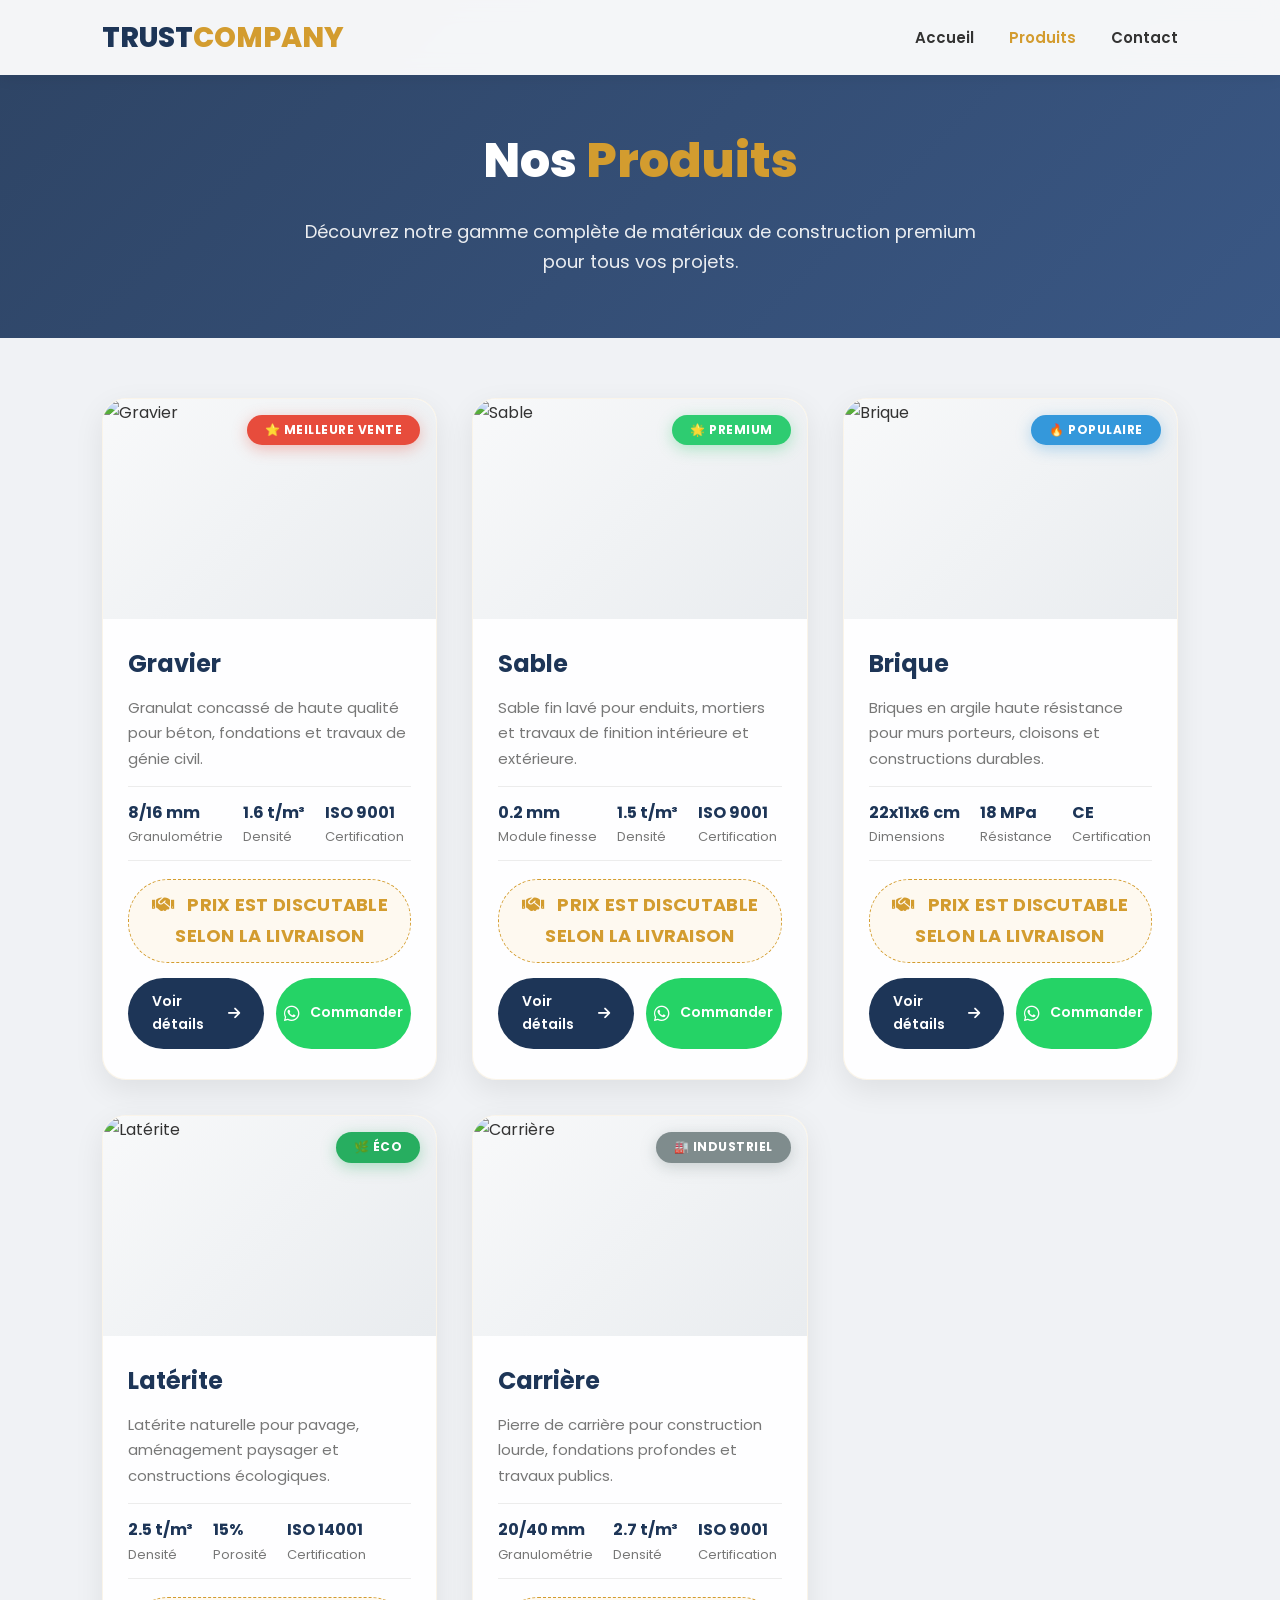
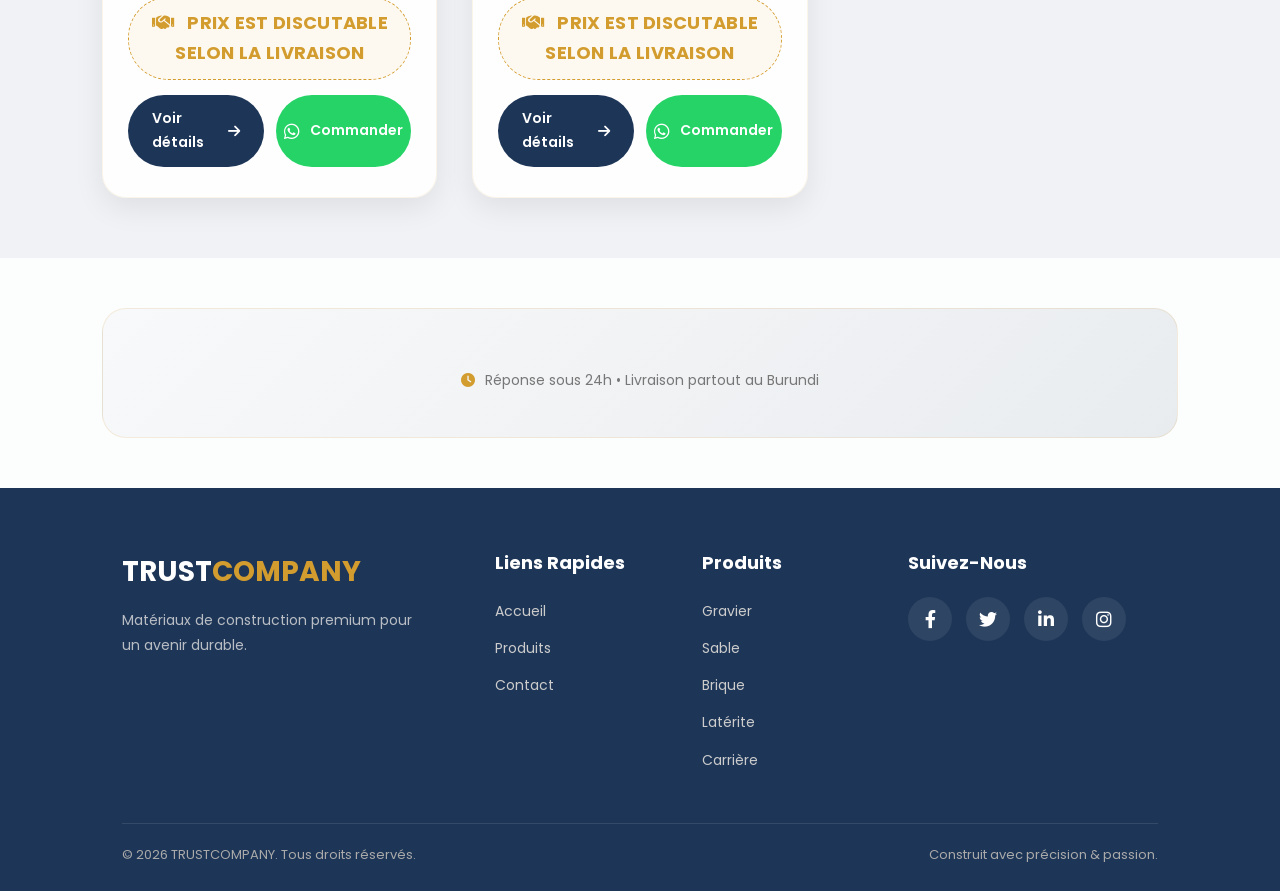
==== produits.html @ a92a7bcf "Add files via upload" ====
<!DOCTYPE html>
<html lang="fr">
<head>
    <meta charset="UTF-8">
    <meta name="viewport" content="width=device-width, initial-scale=1.0">
    <title>Nos Produits | TRUSTCOMPANY</title>
    
    <!-- Font Awesome -->
    <link rel="stylesheet" href="https://cdnjs.cloudflare.com/ajax/libs/font-awesome/6.0.0-beta3/css/all.min.css">
    
    <!-- Google Fonts -->
    <link href="https://fonts.googleapis.com/css2?family=Poppins:wght@300;400;500;600;700;800&display=swap" rel="stylesheet">
    
    <style>
        /* ===== RESET & BASE ===== */
        * { margin: 0; padding: 0; box-sizing: border-box; }
        html { scroll-behavior: smooth; }
        body {
            font-family: 'Poppins', sans-serif;
            color: #333;
            overflow-x: hidden;
            line-height: 1.7;
            position: relative;
            min-height: 100vh;
            background: #f0f2f5;
        }
        
        /* ===== LOGO BACKGROUND WITH BLUR ===== */
        body::before {
            content: '';
            position: fixed;
            top: 0;
            left: 0;
            right: 0;
            bottom: 0;
            background-image: url('../Images/logo.png');
            background-repeat: none;
            background-size: 200px 200px;
           
            pointer-events: none;
            z-index: 0;
            filter: blur(2px);
        }
        
        a { text-decoration: none; }
        ul { list-style: none; }
        .container { width: 100%; max-width: 1300px; margin: auto; padding: 0 20px; }
        
        /* ===== VARIABLES ===== */
        :root {
            --primary: #d39c2f;
            --secondary: #1d3557;
            --dark: #1a1a1a;
            --white: #ffffff;
            --gray: #777;
            --light: #f8f9fa;
            --border: #ececec;
            --shadow: 0 10px 30px rgba(0,0,0,.12);
            --transition: .4s ease;
        }
        
        /* ===== HEADER ===== */
        header {
            position: fixed;
            width: 100%;
            top: 0;
            left: 0;
            z-index: 9999;
            background: rgba(255,255,255,.95);
            backdrop-filter: blur(10px);
            box-shadow: 0 2px 15px rgba(0,0,0,.08);
        }
        .navbar {
            display: flex;
            justify-content: space-between;
            align-items: center;
            height: 75px;
            padding: 0 8%;
        }
        .logo {
            font-size: 28px;
            font-weight: 800;
            color: var(--secondary);
        }
        .logo span { color: var(--primary); }
        .nav-links {
            display: flex;
            gap: 35px;
        }
        .nav-links a {
            color: #333;
            font-weight: 600;
            transition: .3s;
            font-size: 15px;
        }
        .nav-links a:hover { color: var(--primary); }
        .nav-links a.active { color: var(--primary); }
        
        /* ===== HERO PRODUITS ===== */
        .products-hero {
            padding: 120px 8% 60px;
            background: linear-gradient(135deg, rgba(29,53,87,0.92) 0%, rgba(42,74,122,0.92) 100%);
            color: white;
            text-align: center;
            position: relative;
            z-index: 1;
        }
        .products-hero h1 {
            font-size: 48px;
            font-weight: 800;
            margin-bottom: 15px;
        }
        .products-hero h1 span { color: var(--primary); }
        .products-hero p {
            font-size: 18px;
            opacity: .9;
            max-width: 700px;
            margin: auto;
        }
        
        /* ===== CATALOGUE PRODUITS ===== */
        .catalogue {
            padding: 60px 8%;
            background: transparent;
            position: relative;
            z-index: 1;
        }
        
        .catalogue-grid {
            display: grid;
            grid-template-columns: repeat(auto-fit, minmax(320px, 1fr));
            gap: 35px;
            max-width: 1300px;
            margin: auto;
        }
        
        .product-item {
            background: rgba(255,255,255,.92);
            backdrop-filter: blur(2px);
            border-radius: 24px;
            overflow: hidden;
            box-shadow: 0 10px 30px rgba(0,0,0,.08);
            transition: var(--transition);
            border: 1px solid rgba(211,156,47,.1);
        }
        
        .product-item:hover {
            transform: translateY(-12px);
            box-shadow: 0 25px 50px rgba(0,0,0,.15);
            border-color: var(--primary);
            background: rgba(255,255,255,.98);
        }
        
        .product-item-image {
            height: 220px;
            background: linear-gradient(135deg, #f8f9fa 0%, #e9ecef 100%);
            display: flex;
            align-items: center;
            justify-content: center;
            position: relative;
            overflow: hidden;
        }
        
        .product-item-image img {
            width: 100%;
            height: 100%;
            object-fit: cover;
            transition: var(--transition);
        }
        
        .product-item:hover .product-item-image img {
            transform: scale(1.05);
        }
        
        .product-item-badge {
            position: absolute;
            top: 16px;
            right: 16px;
            padding: 5px 18px;
            border-radius: 30px;
            font-size: 12px;
            font-weight: 700;
            letter-spacing: 0.5px;
            text-transform: uppercase;
            color: white;
        }
        
        .product-item-badge.best-seller { background: #e74c3c; box-shadow: 0 4px 15px rgba(231,76,60,.35); }
        .product-item-badge.premium { background: #2ecc71; box-shadow: 0 4px 15px rgba(46,204,113,.35); }
        .product-item-badge.popular { background: #3498db; box-shadow: 0 4px 15px rgba(52,152,219,.35); }
        .product-item-badge.eco { background: #27ae60; box-shadow: 0 4px 15px rgba(39,174,96,.35); }
        .product-item-badge.industrial { background: #7f8c8d; box-shadow: 0 4px 15px rgba(127,140,141,.35); }
        
        .product-item-body {
            padding: 25px 25px 30px;
        }
        
        .product-item-body h3 {
            font-size: 24px;
            color: var(--secondary);
            margin-bottom: 10px;
            font-weight: 700;
        }
        
        .product-item-body .description {
            color: var(--gray);
            font-size: 15px;
            margin-bottom: 15px;
            line-height: 1.7;
        }
        
        .product-item-body .specs {
            display: flex;
            gap: 20px;
            flex-wrap: wrap;
            margin-bottom: 18px;
            padding: 12px 0;
            border-top: 1px solid var(--border);
            border-bottom: 1px solid var(--border);
        }
        
        .product-item-body .specs .spec {
            font-size: 13px;
            color: var(--gray);
        }
        
        .product-item-body .specs .spec strong {
            color: var(--secondary);
            display: block;
            font-size: 16px;
        }
        
        .product-item-footer {
            display: flex;
            flex-direction: column;
            gap: 15px;
            margin-top: 5px;
        }
        
        .product-item-price {
            font-weight: 700;
            font-size: 18px;
            color: var(--primary);
            background: #fef9f0;
            padding: 10px 16px;
            border-radius: 40px;
            border: 1px dashed var(--primary);
            letter-spacing: 0.3px;
            text-align: center;
        }
        
        .product-item-price i {
            margin-right: 8px;
            color: var(--primary);
        }
        
        .btn-actions {
            display: flex;
            gap: 12px;
            flex-wrap: wrap;
        }
        
        .btn-detail {
            display: inline-flex;
            align-items: center;
            justify-content: center;
            gap: 10px;
            padding: 12px 24px;
            background: var(--secondary);
            color: white;
            border-radius: 50px;
            font-weight: 600;
            font-size: 14px;
            transition: var(--transition);
            border: none;
            cursor: pointer;
            flex: 1;
            min-width: 120px;
        }
        
        .btn-detail:hover {
            background: var(--primary);
            transform: translateY(-3px);
            box-shadow: 0 8px 25px rgba(211,156,47,.35);
        }
        
        .btn-detail i {
            transition: var(--transition);
        }
        
        .btn-detail:hover i {
            transform: translateX(4px);
        }
        
        .btn-commander {
            display: inline-flex;
            align-items: center;
            justify-content: center;
            gap: 10px;
            padding: 12px 24px;
            background: #25D366;
            color: white;
            border-radius: 50px;
            font-weight: 600;
            font-size: 14px;
            transition: var(--transition);
            border: none;
            cursor: pointer;
            flex: 1;
            min-width: 120px;
        }
        
        .btn-commander:hover {
            background: #128C7E;
            transform: translateY(-3px);
            box-shadow: 0 8px 25px rgba(37, 211, 102, .35);
        }
        
        .btn-commander i {
            font-size: 18px;
        }
        
        /* ===== WHATSAPP ORDER SECTION ===== */
        .whatsapp-order-section {
            padding: 50px 8%;
            background: rgba(255,255,255,.80);
            backdrop-filter: blur(2px);
            position: relative;
            z-index: 1;
        }
        .whatsapp-order-container {
            max-width: 1300px;
            margin: auto;
            text-align: center;
            background: linear-gradient(135deg, #f8f9fa 0%, #e9ecef 100%);
            padding: 45px 50px;
            border-radius: 24px;
            border: 1px solid rgba(211,156,47,0.15);
        }
        .whatsapp-order-container .disclaimer {
            margin-top: 15px;
            color: var(--gray);
            font-size: 14px;
        }
        .whatsapp-order-container .disclaimer i {
            color: var(--primary);
            margin-right: 6px;
        }
        
        /* ===== FOOTER ===== */
        .footer {
            background: var(--secondary);
            color: #e0e0e0;
            padding: 60px 8% 25px;
            position: relative;
            z-index: 1;
        }
        .footer-grid {
            max-width: 1300px;
            margin: auto;
            display: grid;
            grid-template-columns: 2fr 1fr 1fr 1.5fr;
            gap: 40px;
            margin-bottom: 40px;
        }
        .footer-brand h3 {
            font-size: 28px;
            color: white;
            margin-bottom: 12px;
        }
        .footer-brand h3 span { color: var(--primary); }
        .footer-brand p {
            font-size: 14px;
            opacity: .8;
            max-width: 300px;
            line-height: 1.8;
        }
        .footer-links h4,
        .footer-social h4 {
            color: white;
            font-size: 18px;
            margin-bottom: 18px;
        }
        .footer-links ul li { margin-bottom: 10px; }
        .footer-links ul li a {
            color: #ccc;
            font-size: 14px;
            transition: .3s;
        }
        .footer-links ul li a:hover {
            color: var(--primary);
            padding-left: 6px;
        }
        .social-icons {
            display: flex;
            gap: 14px;
            flex-wrap: wrap;
        }
        .social-icons a {
            display: inline-flex;
            align-items: center;
            justify-content: center;
            width: 44px;
            height: 44px;
            background: rgba(255,255,255,.08);
            border-radius: 50%;
            color: white;
            font-size: 18px;
            transition: .3s;
        }
        .social-icons a:hover {
            background: var(--primary);
            transform: translateY(-4px);
        }
        .footer-bottom {
            border-top: 1px solid rgba(255,255,255,.1);
            padding-top: 20px;
            display: flex;
            justify-content: space-between;
            flex-wrap: wrap;
            gap: 10px;
            font-size: 13px;
            color: #aaa;
            max-width: 1300px;
            margin: auto;
        }
        
        /* ===== RESPONSIVE ===== */
        @media (max-width: 1024px) {
            .footer-grid { grid-template-columns: 1fr 1fr; }
            .catalogue-grid { grid-template-columns: repeat(2, 1fr); }
            .whatsapp-order-container { padding: 35px 30px; }
        }
        
        @media (max-width: 768px) {
            .navbar { flex-wrap: wrap; height: auto; padding: 15px 5%; gap: 10px; }
            .nav-links { gap: 18px; flex-wrap: wrap; justify-content: center; }
            .products-hero { padding: 100px 5% 40px; }
            .products-hero h1 { font-size: 34px; }
            .catalogue-grid { grid-template-columns: 1fr; max-width: 450px; margin: auto; }
            .footer-grid { grid-template-columns: 1fr; gap: 25px; }
            .footer-bottom { flex-direction: column; text-align: center; }
            .btn-actions { flex-direction: column; }
            .btn-detail, .btn-commander { width: 100%; }
            .product-item-image { height: 180px; }
            .whatsapp-order-container { padding: 25px 20px; }
            .btn-whatsapp-order { padding: 14px 30px; font-size: 17px; width: 100%; justify-content: center; }
        }
        
        @media (max-width: 480px) {
            .product-item-image { height: 160px; }
            .product-item-body h3 { font-size: 20px; }
            .product-item-price { font-size: 16px; padding: 8px 14px; }
            .products-hero h1 { font-size: 28px; }
            .whatsapp-order-container h2 { font-size: 22px; }
            .btn-whatsapp-order { font-size: 15px; padding: 12px 20px; }
        }
    </style>
</head>
<body>

<!-- ===== HEADER ===== -->
<header>
    <nav class="navbar">
        <div class="logo">TRUST<span>COMPANY</span></div>
        <ul class="nav-links">
            <li><a href="index.html">Accueil</a></li>
            <li><a href="produits.html" class="active">Produits</a></li>
            <li><a href="index.html#contact">Contact</a></li>
        </ul>
    </nav>
</header>

<!-- ===== HERO PRODUITS ===== -->
<section class="products-hero">
    <h1>Nos <span>Produits</span></h1>
    <p>Découvrez notre gamme complète de matériaux de construction premium pour tous vos projets.</p>
</section>

<!-- ===== CATALOGUE ===== -->
<section class="catalogue">
    <div class="catalogue-grid" id="productGrid">
        
        <!-- PRODUIT 1 : GRAVIER -->
        <div class="product-item" data-category="agregats">
            <div class="product-item-image">
                <img src="../Images/graviercon.jpg" alt="Gravier">
                <span class="product-item-badge best-seller">⭐ Meilleure Vente</span>
            </div>
            <div class="product-item-body">
                <h3>Gravier</h3>
                <p class="description">Granulat concassé de haute qualité pour béton, fondations et travaux de génie civil.</p>
                <div class="specs">
                    <div class="spec"><strong>8/16 mm</strong>Granulométrie</div>
                    <div class="spec"><strong>1.6 t/m³</strong>Densité</div>
                    <div class="spec"><strong>ISO 9001</strong>Certification</div>
                </div>
                <div class="product-item-footer">
                    <span class="product-item-price"><i class="fas fa-handshake"></i> PRIX EST DISCUTABLE SELON LA LIVRAISON</span>
                    <div class="btn-actions">
                        <a href="gravier.html" class="btn-detail">
                            Voir détails <i class="fas fa-arrow-right"></i>
                        </a>
                        <a href="https://wa.me/25766436174?text=Bonjour%2C%20je%20souhaite%20commander%20du%20Gravier.%0A%0AQuantit%C3%A9%20%3A%20%0ALieu%20de%20livraison%20%3A%20%0ANom%20%3A%20%0AT%C3%A9l%C3%A9phone%20%3A" 
                           class="btn-commander" target="_blank">
                            <i class="fab fa-whatsapp"></i> Commander
                        </a>
                    </div>
                </div>
            </div>
        </div>

        <!-- PRODUIT 2 : SABLE -->
        <div class="product-item" data-category="agregats">
            <div class="product-item-image">
                <img src="../Images/sable.png" alt="Sable">
                <span class="product-item-badge premium">🌟 Premium</span>
            </div>
            <div class="product-item-body">
                <h3>Sable</h3>
                <p class="description">Sable fin lavé pour enduits, mortiers et travaux de finition intérieure et extérieure.</p>
                <div class="specs">
                    <div class="spec"><strong>0.2 mm</strong>Module finesse</div>
                    <div class="spec"><strong>1.5 t/m³</strong>Densité</div>
                    <div class="spec"><strong>ISO 9001</strong>Certification</div>
                </div>
                <div class="product-item-footer">
                    <span class="product-item-price"><i class="fas fa-handshake"></i> PRIX EST DISCUTABLE SELON LA LIVRAISON</span>
                    <div class="btn-actions">
                        <a href="sable.html" class="btn-detail">
                            Voir détails <i class="fas fa-arrow-right"></i>
                        </a>
                        <a href="https://wa.me/25766436174?text=Bonjour%2C%20je%20souhaite%20commander%20du%20Sable.%0A%0AQuantit%C3%A9%20%3A%20%0ALieu%20de%20livraison%20%3A%20%0ANom%20%3A%20%0AT%C3%A9l%C3%A9phone%20%3A" 
                           class="btn-commander" target="_blank">
                            <i class="fab fa-whatsapp"></i> Commander
                        </a>
                    </div>
                </div>
            </div>
        </div>

        <!-- PRODUIT 3 : BRIQUE -->
        <div class="product-item" data-category="maçonnerie">
            <div class="product-item-image">
                <img src="../Images/brique.jpg" alt="Brique">
                <span class="product-item-badge popular">🔥 Populaire</span>
            </div>
            <div class="product-item-body">
                <h3>Brique</h3>
                <p class="description">Briques en argile haute résistance pour murs porteurs, cloisons et constructions durables.</p>
                <div class="specs">
                    <div class="spec"><strong>22x11x6 cm</strong>Dimensions</div>
                    <div class="spec"><strong>18 MPa</strong>Résistance</div>
                    <div class="spec"><strong>CE</strong>Certification</div>
                </div>
                <div class="product-item-footer">
                    <span class="product-item-price"><i class="fas fa-handshake"></i> PRIX EST DISCUTABLE SELON LA LIVRAISON</span>
                    <div class="btn-actions">
                        <a href="brique.html" class="btn-detail">
                            Voir détails <i class="fas fa-arrow-right"></i>
                        </a>
                        <a href="https://wa.me/25766436174?text=Bonjour%2C%20je%20souhaite%20commander%20des%20Briques.%0A%0AQuantit%C3%A9%20%3A%20%0ALieu%20de%20livraison%20%3A%20%0ANom%20%3A%20%0AT%C3%A9l%C3%A9phone%20%3A" 
                           class="btn-commander" target="_blank">
                            <i class="fab fa-whatsapp"></i> Commander
                        </a>
                    </div>
                </div>
            </div>
        </div>

        <!-- PRODUIT 4 : LATÉRITE -->
        <div class="product-item" data-category="naturel">
            <div class="product-item-image">
                <img src="../Images/laterite.jpg" alt="Latérite">
                <span class="product-item-badge eco">🌿 Éco</span>
            </div>
            <div class="product-item-body">
                <h3>Latérite</h3>
                <p class="description">Latérite naturelle pour pavage, aménagement paysager et constructions écologiques.</p>
                <div class="specs">
                    <div class="spec"><strong>2.5 t/m³</strong>Densité</div>
                    <div class="spec"><strong>15%</strong>Porosité</div>
                    <div class="spec"><strong>ISO 14001</strong>Certification</div>
                </div>
                <div class="product-item-footer">
                    <span class="product-item-price"><i class="fas fa-handshake"></i> PRIX EST DISCUTABLE SELON LA LIVRAISON</span>
                    <div class="btn-actions">
                        <a href="laterite.html" class="btn-detail">
                            Voir détails <i class="fas fa-arrow-right"></i>
                        </a>
                        <a href="https://wa.me/25766436174?text=Bonjour%2C%20je%20souhaite%20commander%20de%20la%20Lat%C3%A9rite.%0A%0AQuantit%C3%A9%20%3A%20%0ALieu%20de%20livraison%20%3A%20%0ANom%20%3A%20%0AT%C3%A9l%C3%A9phone%20%3A" 
                           class="btn-commander" target="_blank">
                            <i class="fab fa-whatsapp"></i> Commander
                        </a>
                    </div>
                </div>
            </div>
        </div>

        <!-- PRODUIT 5 : CARRIÈRE -->
        <div class="product-item" data-category="industriel">
            <div class="product-item-image">
                <img src="../Images/carriere.jpg" alt="Carrière">
                <span class="product-item-badge industrial">🏭 Industriel</span>
            </div>
            <div class="product-item-body">
                <h3>Carrière</h3>
                <p class="description">Pierre de carrière pour construction lourde, fondations profondes et travaux publics.</p>
                <div class="specs">
                    <div class="spec"><strong>20/40 mm</strong>Granulométrie</div>
                    <div class="spec"><strong>2.7 t/m³</strong>Densité</div>
                    <div class="spec"><strong>ISO 9001</strong>Certification</div>
                </div>
                <div class="product-item-footer">
                    <span class="product-item-price"><i class="fas fa-handshake"></i> PRIX EST DISCUTABLE SELON LA LIVRAISON</span>
                    <div class="btn-actions">
                        <a href="carrier.html" class="btn-detail">
                            Voir détails <i class="fas fa-arrow-right"></i>
                        </a>
                        <a href="https://wa.me/25766436174?text=Bonjour%2C%20je%20souhaite%20commander%20de%20la%20Pierre%20de%20carri%C3%A8re.%0A%0AQuantit%C3%A9%20%3A%20%0ALieu%20de%20livraison%20%3A%20%0ANom%20%3A%20%0AT%C3%A9l%C3%A9phone%20%3A" 
                           class="btn-commander" target="_blank">
                            <i class="fab fa-whatsapp"></i> Commander
                        </a>
                    </div>
                </div>
            </div>
        </div>

    </div>
</section>

<!-- ===== WHATSAPP ORDER SECTION ===== -->
<section class="whatsapp-order-section">
    <div class="whatsapp-order-container">
        <p class="disclaimer"><i class="fas fa-clock"></i> Réponse sous 24h • Livraison partout au Burundi</p>
    </div>
</section>

<!-- ===== FOOTER ===== -->
<footer class="footer">
    <div class="container">
        <div class="footer-grid">
            <div class="footer-brand">
                <h3>TRUST<span>COMPANY</span></h3>
                <p>Matériaux de construction premium pour un avenir durable.</p>
            </div>
            <div class="footer-links">
                <h4>Liens Rapides</h4>
                <ul>
                    <li><a href="index.html">Accueil</a></li>
                    <li><a href="produits.html">Produits</a></li>
                    <li><a href="index.html#contact">Contact</a></li>
                </ul>
            </div>
            <div class="footer-links">
                <h4>Produits</h4>
                <ul>
                    <li><a href="gravier.html">Gravier</a></li>
                    <li><a href="sable.html">Sable</a></li>
                    <li><a href="brique.html">Brique</a></li>
                    <li><a href="laterite.html">Latérite</a></li>
                    <li><a href="carrier.html">Carrière</a></li>
                </ul>
            </div>
            <div class="footer-social">
                <h4>Suivez-Nous</h4>
                <div class="social-icons">
                    <a href="#"><i class="fab fa-facebook-f"></i></a>
                    <a href="#"><i class="fab fa-twitter"></i></a>
                    <a href="#"><i class="fab fa-linkedin-in"></i></a>
                    <a href="#"><i class="fab fa-instagram"></i></a>
                </div>
            </div>
        </div>
        <div class="footer-bottom">
            <span>&copy; 2026 TRUSTCOMPANY. Tous droits réservés.</span>
            <span>Construit avec précision &amp; passion.</span>
        </div>
    </div>
</footer>

</body>
</html>
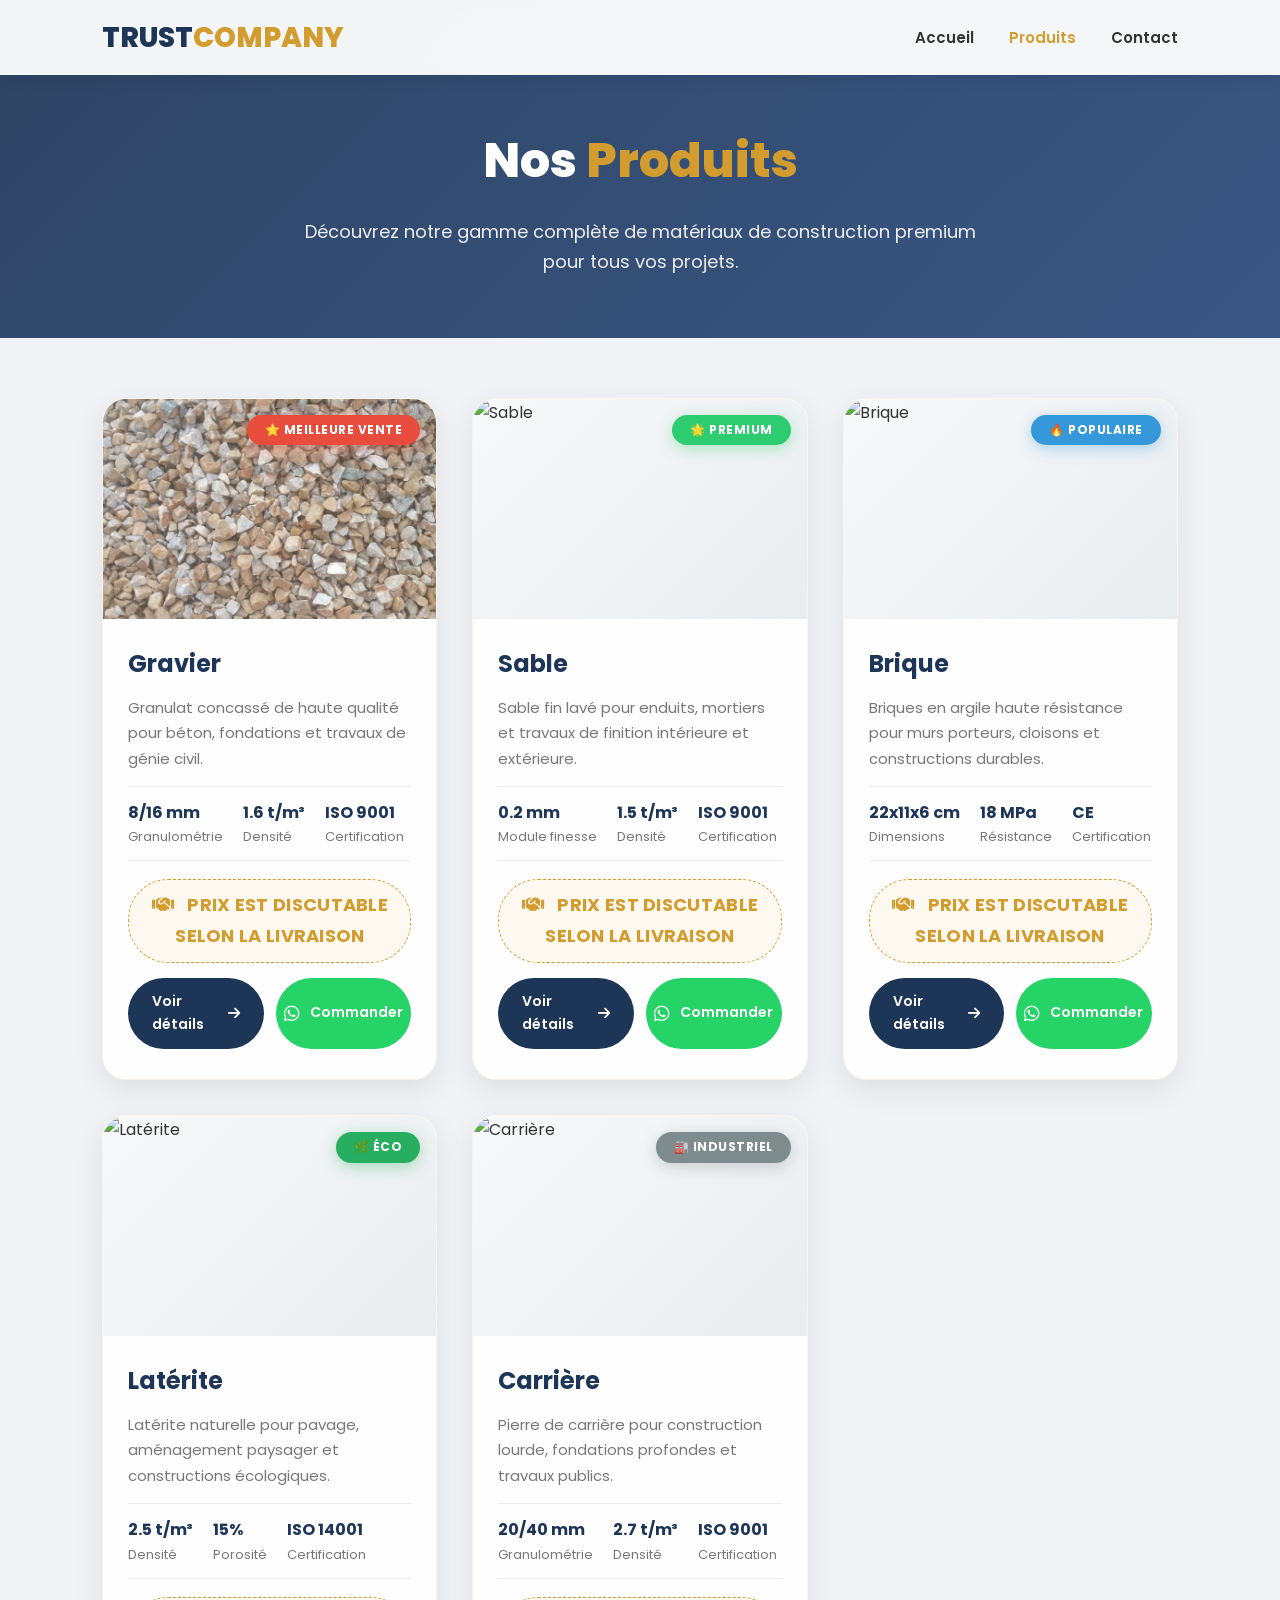
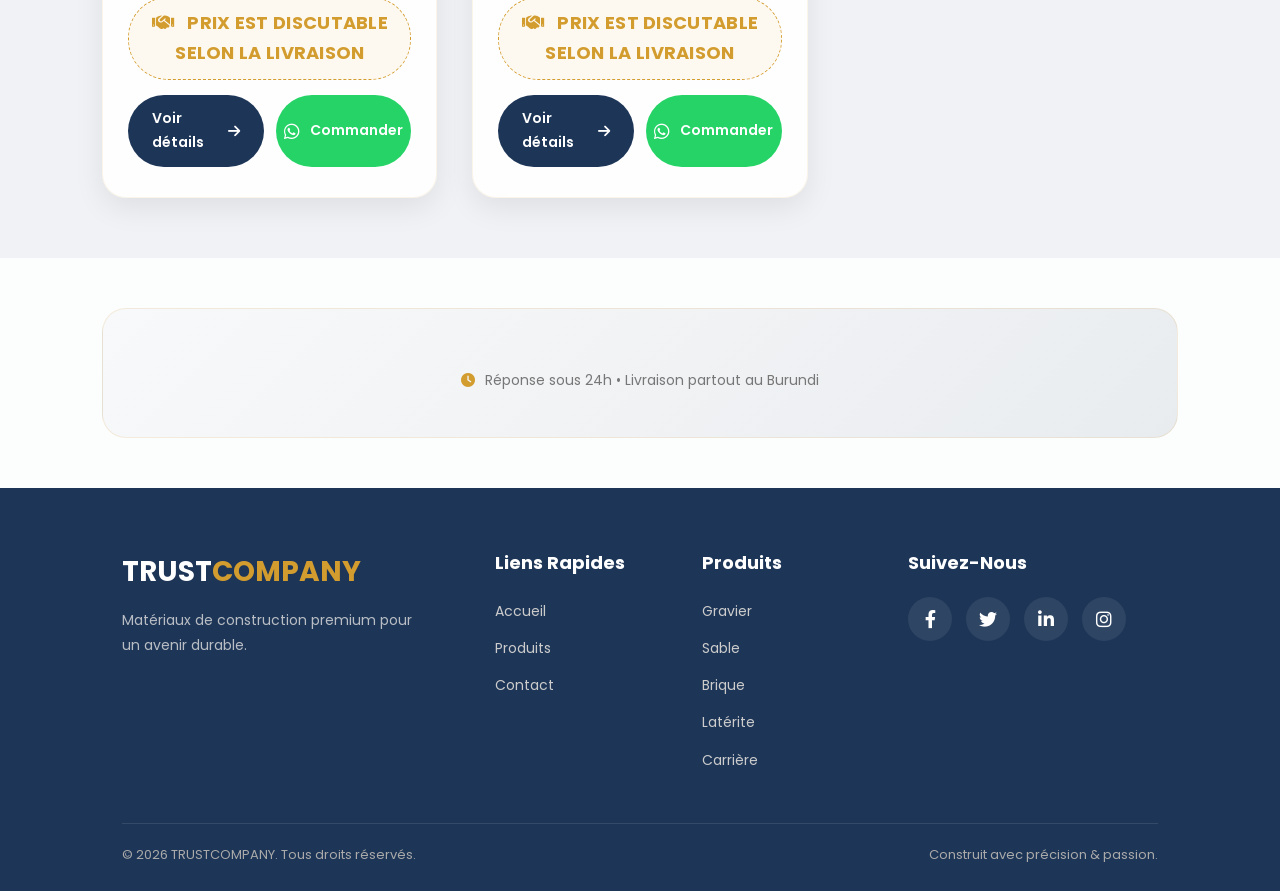
==== commit e13a1587: "Update produits.html" ====
--- a/produits.html
+++ b/produits.html
@@ -484,7 +484,7 @@
         <!-- PRODUIT 1 : GRAVIER -->
         <div class="product-item" data-category="agregats">
             <div class="product-item-image">
-                <img src="../Images/graviercon.jpg" alt="Gravier">
+                <img src="graviercon.jpg" alt="Gravier">
                 <span class="product-item-badge best-seller">⭐ Meilleure Vente</span>
             </div>
             <div class="product-item-body">
@@ -680,4 +680,4 @@
 </footer>
 
 </body>
-</html>+</html>
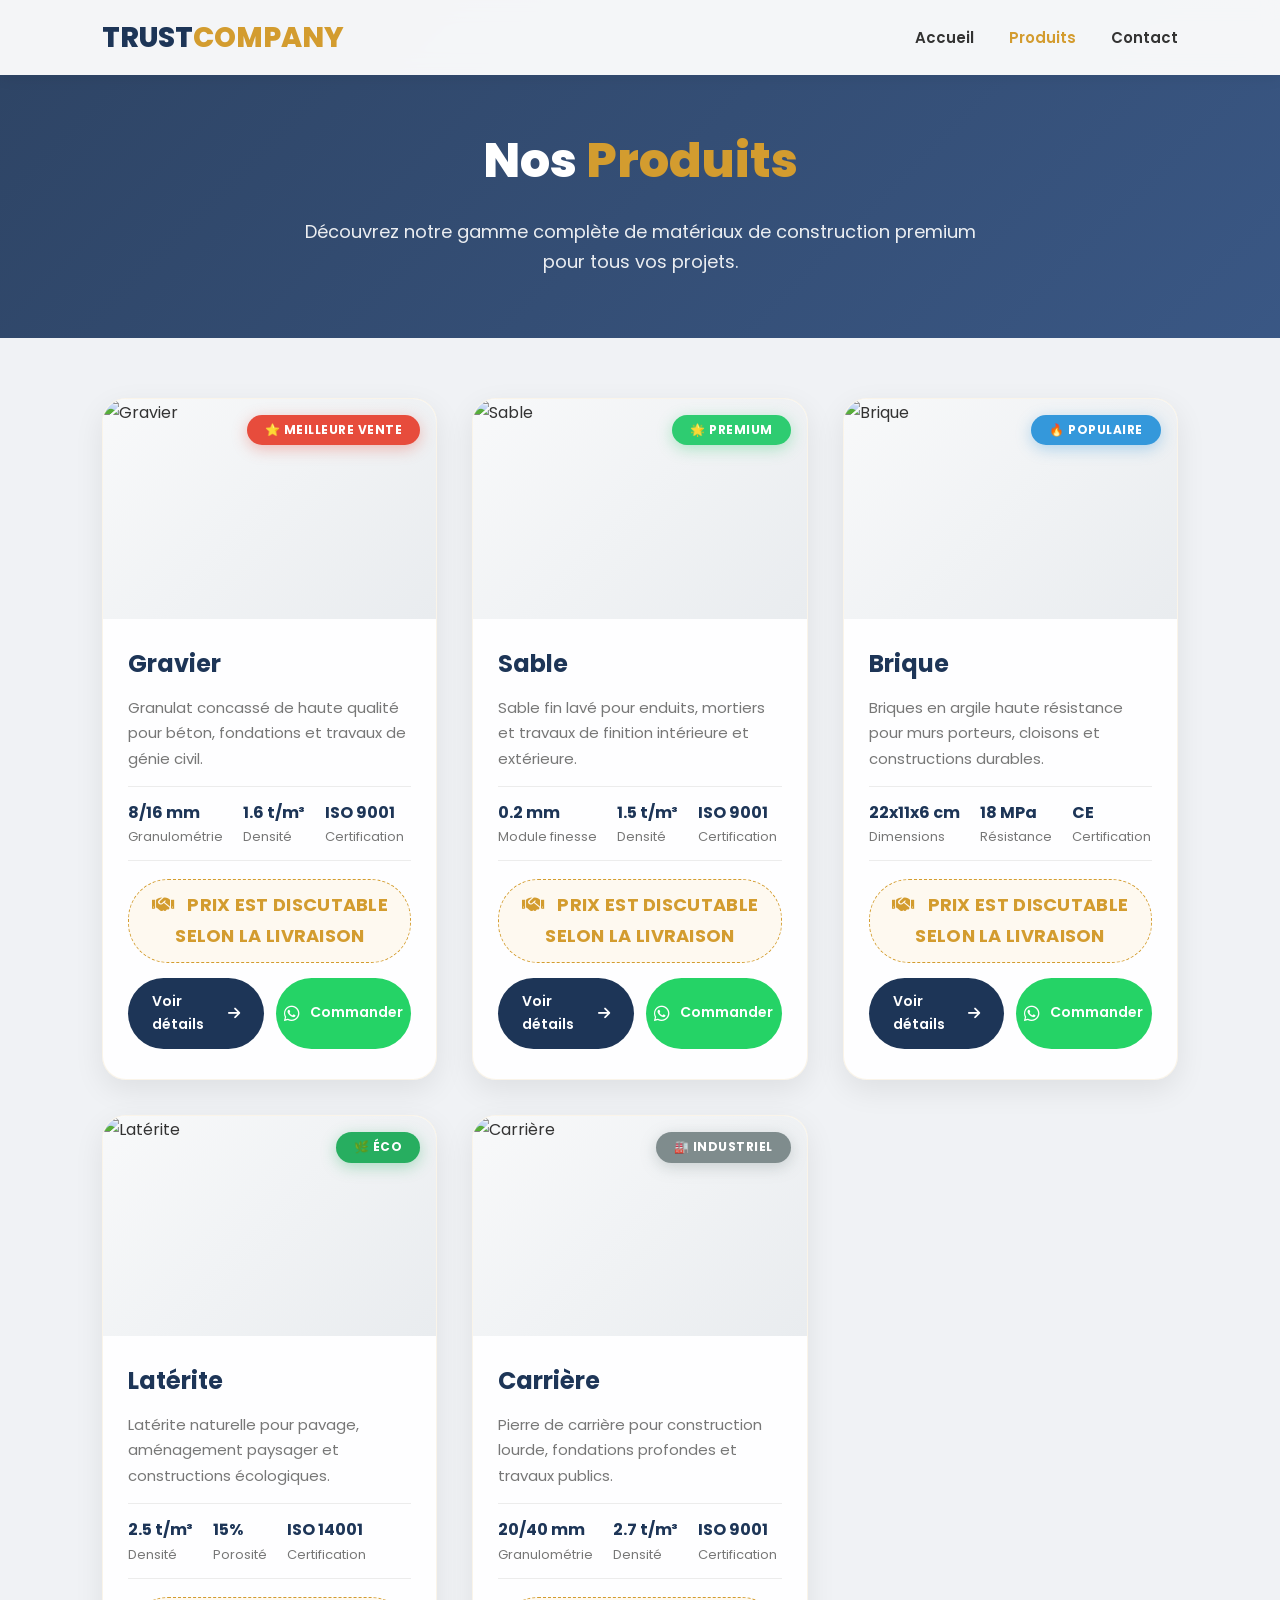
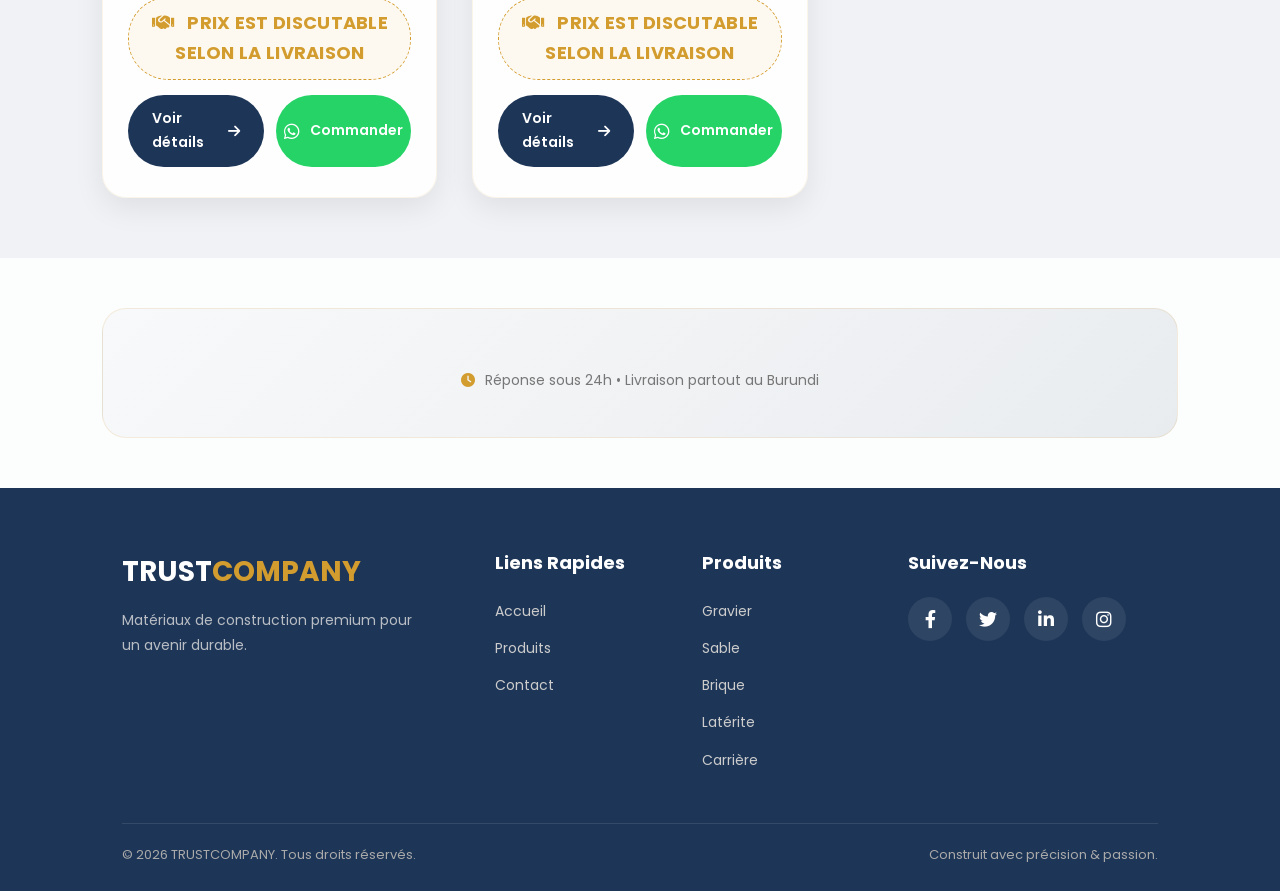
==== commit 53dcc5a2: "Update produits.html" ====
--- a/produits.html
+++ b/produits.html
@@ -484,7 +484,7 @@
         <!-- PRODUIT 1 : GRAVIER -->
         <div class="product-item" data-category="agregats">
             <div class="product-item-image">
-                <img src="graviercon.jpg" alt="Gravier">
+                <img src=".../Images/graviercon.jpg" alt="Gravier">
                 <span class="product-item-badge best-seller">⭐ Meilleure Vente</span>
             </div>
             <div class="product-item-body">
